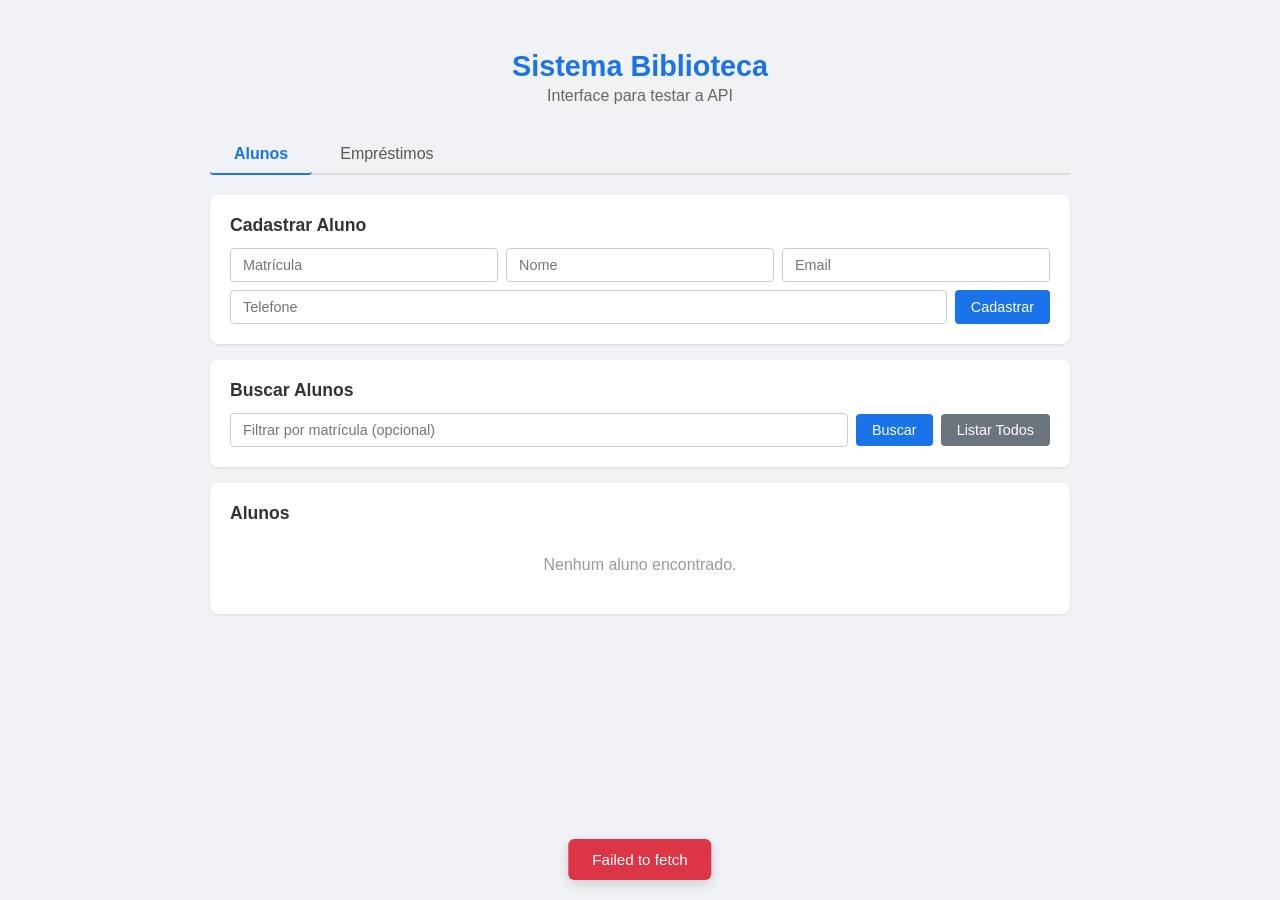
==== frontend/index.html @ 0edc26eb "feat: adiciona rotas de usuario e emprestimo" ====
<!DOCTYPE html>
<html lang="pt-BR">
<head>
  <meta charset="UTF-8">
  <meta name="viewport" content="width=device-width, initial-scale=1.0">
  <title>Sistema Biblioteca - API</title>
  <link rel="stylesheet" href="css/style.css">
</head>
<body>
  <header>
    <h1>Sistema Biblioteca</h1>
    <p>Interface para testar a API</p>
  </header>

  <nav class="tabs">
    <button class="tab active" data-tab="alunos">Alunos</button>
    <button class="tab" data-tab="emprestimos">Empréstimos</button>
  </nav>

  <main>
    <!-- ============ ALUNOS ============ -->
    <section id="tab-alunos" class="tab-content active">
      <div class="card">
        <h2>Cadastrar Aluno</h2>
        <form id="form-aluno-create">
          <input name="matricula" placeholder="Matrícula" required>
          <input name="nome" placeholder="Nome" required>
          <input name="email" type="email" placeholder="Email">
          <input name="telefone" placeholder="Telefone">
          <button type="submit">Cadastrar</button>
        </form>
      </div>

      <div class="card">
        <h2>Buscar Alunos</h2>
        <div class="search-bar">
          <input id="search-matricula" placeholder="Filtrar por matrícula (opcional)">
          <button id="btn-search-aluno">Buscar</button>
          <button id="btn-list-all-alunos" class="secondary">Listar Todos</button>
        </div>
      </div>

      <div class="card">
        <h2>Alunos</h2>
        <div id="alunos-list"><p class="empty">Nenhum aluno encontrado.</p></div>
      </div>
    </section>

    <!-- ============ EMPRESTIMOS ============ -->
    <section id="tab-emprestimos" class="tab-content">
      <div class="card">
        <h2>Registrar Empréstimo</h2>
        <form id="form-emprestimo-create">
          <input name="id_aluno" type="number" placeholder="ID do Aluno" required>
          <input name="id_exemplar" type="number" placeholder="ID do Exemplar" required>
          <input name="id_funcionario" type="number" placeholder="ID do Funcionário" required>
          <input name="dias_emprestimo" type="number" placeholder="Dias (padrão 7)" value="7">
          <button type="submit">Registrar</button>
        </form>
      </div>

      <div class="card">
        <h2>Registrar Devolução</h2>
        <form id="form-emprestimo-return">
          <input name="id_emprestimo" type="number" placeholder="ID do Empréstimo" required>
          <input name="valor_multa_diaria" step="0.01" placeholder="Multa diária (padrão 2.50)" value="2.50">
          <button type="submit">Devolver</button>
        </form>
      </div>
    </section>
  </main>

  <div id="toast" class="toast hidden"></div>

  <script src="js/script.js"></script>
</body>
</html>
---- frontend/css/style.css ----
* {
  margin: 0;
  padding: 0;
  box-sizing: border-box;
}

body {
  font-family: -apple-system, BlinkMacSystemFont, 'Segoe UI', Roboto, sans-serif;
  background: #f0f2f5;
  color: #1a1a1a;
  max-width: 900px;
  margin: 0 auto;
  padding: 20px;
}

header {
  text-align: center;
  padding: 30px 0 10px;
}

header h1 {
  font-size: 1.8rem;
  color: #1a73e8;
}

header p {
  color: #666;
  margin-top: 4px;
}

.tabs {
  display: flex;
  gap: 4px;
  margin: 20px 0;
  border-bottom: 2px solid #ddd;
}

.tab {
  padding: 10px 24px;
  border: none;
  background: transparent;
  cursor: pointer;
  font-size: 1rem;
  color: #555;
  border-bottom: 2px solid transparent;
  margin-bottom: -2px;
  transition: all 0.2s;
}

.tab:hover {
  color: #1a73e8;
}

.tab.active {
  color: #1a73e8;
  font-weight: 600;
  border-bottom-color: #1a73e8;
}

.tab-content {
  display: none;
}

.tab-content.active {
  display: block;
}

.card {
  background: #fff;
  border-radius: 8px;
  padding: 20px;
  margin-bottom: 16px;
  box-shadow: 0 1px 3px rgba(0,0,0,0.1);
}

.card h2 {
  font-size: 1.1rem;
  margin-bottom: 12px;
  color: #333;
}

form {
  display: flex;
  flex-wrap: wrap;
  gap: 8px;
}

input {
  flex: 1 1 180px;
  padding: 8px 12px;
  border: 1px solid #ccc;
  border-radius: 4px;
  font-size: 0.9rem;
}

input:focus {
  outline: none;
  border-color: #1a73e8;
  box-shadow: 0 0 0 2px rgba(26,115,232,0.2);
}

button {
  padding: 8px 16px;
  background: #1a73e8;
  color: #fff;
  border: none;
  border-radius: 4px;
  cursor: pointer;
  font-size: 0.9rem;
  transition: background 0.2s;
}

button:hover {
  background: #1557b0;
}

button.secondary {
  background: #6c757d;
}

button.secondary:hover {
  background: #5a6268;
}

button.small {
  padding: 4px 10px;
  font-size: 0.8rem;
}

button.danger {
  background: #dc3545;
}

button.danger:hover {
  background: #c82333;
}

.search-bar {
  display: flex;
  gap: 8px;
  align-items: center;
}

.search-bar input {
  flex: 1;
}

table {
  width: 100%;
  border-collapse: collapse;
  font-size: 0.9rem;
}

th, td {
  padding: 8px 10px;
  text-align: left;
  border-bottom: 1px solid #eee;
}

th {
  background: #f8f9fa;
  font-weight: 600;
  color: #555;
}

tr:hover {
  background: #f8f9fa;
}

.empty {
  text-align: center;
  color: #999;
  padding: 20px;
}

.toast {
  position: fixed;
  bottom: 20px;
  left: 50%;
  transform: translateX(-50%);
  padding: 12px 24px;
  border-radius: 6px;
  background: #28a745;
  color: #fff;
  font-size: 0.95rem;
  box-shadow: 0 4px 12px rgba(0,0,0,0.15);
  transition: opacity 0.3s, transform 0.3s;
  z-index: 1000;
}

.toast.show {
  opacity: 1;
  transform: translateX(-50%) translateY(0);
}

.toast.hidden {
  opacity: 0;
  transform: translateX(-50%) translateY(20px);
  pointer-events: none;
}

.toast.error {
  background: #dc3545;
}
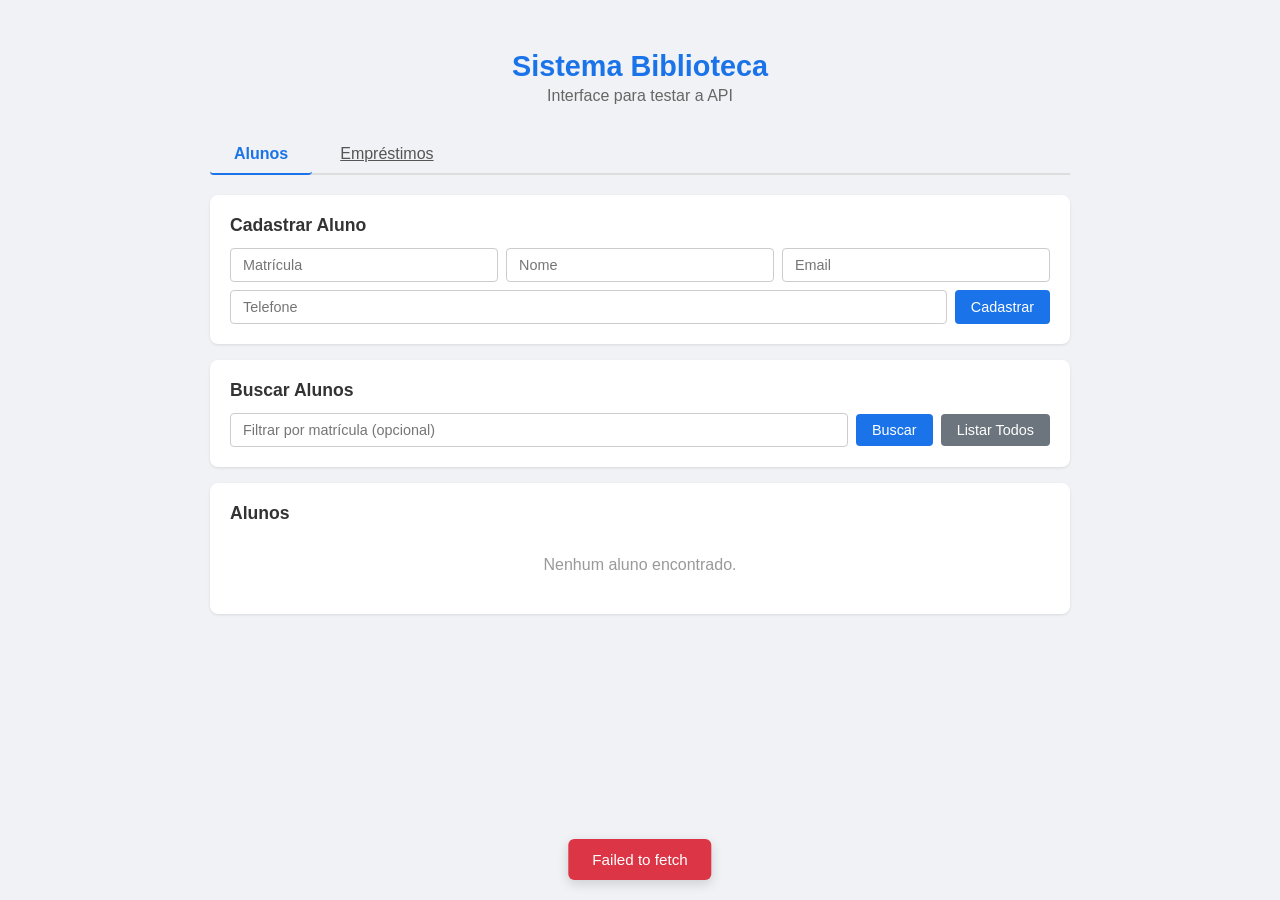
==== commit 435ee126: "refactor: refatora um monte de coisa" ====
--- a/frontend/index.html
+++ b/frontend/index.html
@@ -14,7 +14,7 @@
 
   <nav class="tabs">
     <button class="tab active" data-tab="alunos">Alunos</button>
-    <button class="tab" data-tab="emprestimos">Empréstimos</button>
+    <a class="tab" data-tab="emprestimos" href="emprestimos.html">Empréstimos</a>
   </nav>
 
   <main>
@@ -45,29 +45,6 @@
         <div id="alunos-list"><p class="empty">Nenhum aluno encontrado.</p></div>
       </div>
     </section>
-
-    <!-- ============ EMPRESTIMOS ============ -->
-    <section id="tab-emprestimos" class="tab-content">
-      <div class="card">
-        <h2>Registrar Empréstimo</h2>
-        <form id="form-emprestimo-create">
-          <input name="id_aluno" type="number" placeholder="ID do Aluno" required>
-          <input name="id_exemplar" type="number" placeholder="ID do Exemplar" required>
-          <input name="id_funcionario" type="number" placeholder="ID do Funcionário" required>
-          <input name="dias_emprestimo" type="number" placeholder="Dias (padrão 7)" value="7">
-          <button type="submit">Registrar</button>
-        </form>
-      </div>
-
-      <div class="card">
-        <h2>Registrar Devolução</h2>
-        <form id="form-emprestimo-return">
-          <input name="id_emprestimo" type="number" placeholder="ID do Empréstimo" required>
-          <input name="valor_multa_diaria" step="0.01" placeholder="Multa diária (padrão 2.50)" value="2.50">
-          <button type="submit">Devolver</button>
-        </form>
-      </div>
-    </section>
   </main>
 
   <div id="toast" class="toast hidden"></div>
